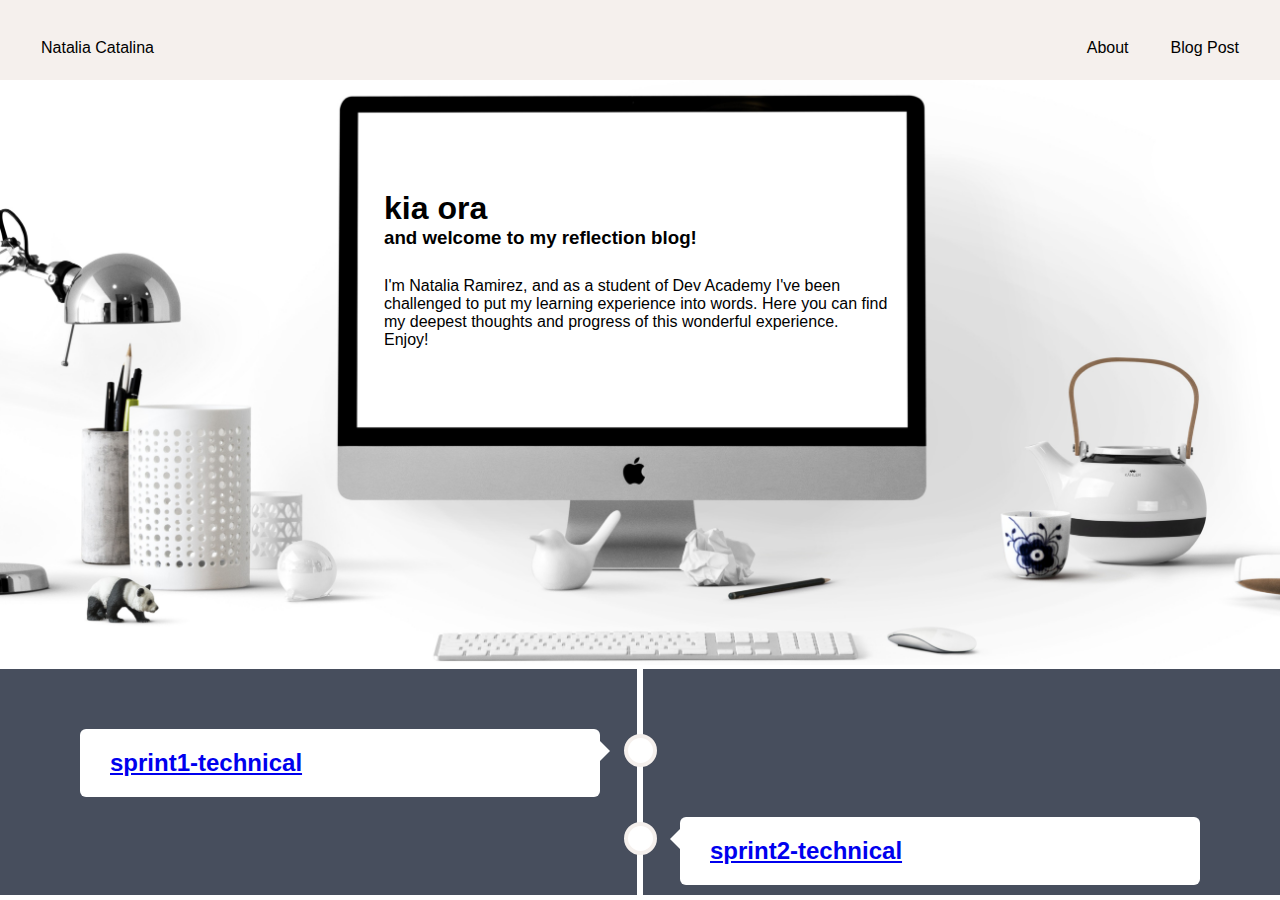
==== index.html @ be240dd6 "add sprint-2 technical blog" ====
<!DOCTYPE html>
<html lang="en">

<head>
  <meta charset="UTF-8">
  <meta http-equiv="X-UA-Compatible" content="IE=edge">
  <meta name="viewport" content="width=device-width, initial-scale=1.0">

  <!-- My CSS -->
  <link rel="stylesheet" href="style/main.css">
  <title>NataliaCatalina Blog</title>
</head>

<body>
  <!-- Navegation -->
  <nav>
    <ul>
      <li><a href="#blog">Blog Post</a></li>
      <li><a href="#about">About</a></li>
      <li id="logo"><a href="index.html">Natalia Catalina</a></li>

    </ul>
  </nav>

  <!-- About  -->
  <section id="about">
    <img class="intro-screenshot" src="images/screen.jpg" alt="">
    <div class="about-text">
      <h1>kia ora</h1>
      <h3>and welcome to my reflection blog!</h3>
      <br>
      <p>I'm Natalia Ramirez, and as a student of Dev Academy I've been challenged to put my learning experience into words. Here you can find my deepest thoughts and progress of this wonderful experience. <br> Enjoy!</p>
    </div>
  </section>

  <!-- Blog  -->
  <section id="blog">

    <div class="timeline">

      <div class="container left">
        <div class="content">
          <a href="blog/sprint1-technical.html">
            <h2>sprint1-technical</h2>
          </a>
        </div>
      </div>
      <div class="container right">
        <div class="content">
          <a href="blog/sprint2_technical.html">
            <h2>sprint2-technical</h2>
          </a>
      </div>

    </div>
  </section>

</body>

</html>
---- style/main.css ----
* {
    margin: 0;
    padding: 0;
    box-sizing: border-box;
}

body {
    font-family: Helvetica, sans-serif;
}

/**************
*      Nav    *
**************/

nav {
    width: 100%;
    height: 80px;
    /* position: fixed; */
}

ul {
    /* position: fixed; */
    list-style-type: none;
    margin: 0;
    padding: 20px;
    overflow: hidden;
    background-color: #F5F0ED;
}

li {
    float: right;
    padding: 5px;
}

#logo {
    float: left;
}

li a {
    display: block;
    color: black;
    text-align: center;
    padding: 14px 16px;
    text-decoration: none;
}

/* li a:hover:not(.active) {
    background-color: #111;
  } */

/**************
*    About    *
**************/

.intro-screenshot {
    width: 100%;

}

#about {
    /* position: relative; */
    /* top: 80px; */
}
.about-text {
    position: absolute;
    width: 40%;
    top: 30%;
    left: 50%;
    transform: translate(-50%, -50%);
}

/**************
*    Blog    *
**************/
#blog {
    background-color: #474e5d;
    /* background-color: #F5F0ED; */
}


/* The actual timeline (the vertical ruler) */
.timeline {
    padding-top: 50px;
    position: relative;
    max-width: 1200px;
    margin: 0 auto;
    overflow: auto;
}

/* The actual timeline (the vertical ruler) */
.timeline::after {
    content: '';
    position: absolute;
    width: 6px;
    background-color: white;
    top: 0;
    bottom: 0;
    left: 50%;
    margin-left: -3px;
}

/* Container around content */
.container {
    padding: 10px 40px;
    position: relative;
    background-color: inherit;
    width: 50%;
}

/* The circles on the timeline */
.container::after {
    content: '';
    position: absolute;
    width: 25px;
    height: 25px;
    right: -17px;
    background-color: white;
    border: 4px solid #F5F0ED;
    top: 15px;
    border-radius: 50%;
    z-index: 1;
}

/* Place the container to the left */
.left {
    left: 0;
}

/* Place the container to the right */
.right {
    left: 50%;
}

/* Add arrows to the left container (pointing right) */
.left::before {
    content: " ";
    height: 0;
    position: absolute;
    top: 22px;
    width: 0;
    z-index: 1;
    right: 30px;
    border: medium solid white;
    border-width: 10px 0 10px 10px;
    border-color: transparent transparent transparent white;
}

/* Add arrows to the right container (pointing left) */
.right::before {
    content: " ";
    height: 0;
    position: absolute;
    top: 22px;
    width: 0;
    z-index: 1;
    left: 30px;
    border: medium solid white;
    border-width: 10px 10px 10px 0;
    border-color: transparent white transparent transparent;
}

/* Fix the circle for containers on the right side */
.right::after {
    left: -16px;
}

/* The actual content */
.content {
    padding: 20px 30px;
    background-color: white;
    position: relative;
    border-radius: 6px;
}


/**************
* Sprint-blog *
**************/
.sprint-blog {
    background-color: #F4F4F4;
    width: 100%;
    height: 1160px;
    border: 1px solid #F4F4F4;
}

.spring-container {
    width: 60%;
    height: auto;
    margin-left: auto;
    margin-right: auto;
    margin-top: 10%;
    border-radius: 5px;
    background-color: white;
    border: 1px solid grey;
}
.text-blog{

    padding: 8%;
}
.title-blog {
    padding-bottom: 3%;
    font-weight: bold;
}

p{
    padding-top: 2%;
}

.sprint2-image{
  margin: 5%;
}


/**************
*    tablet   *
**************/
@media screen and (min-width: 601px) and (max-width: 799px) {

    .intro-screenshot {
        display: none;
    }
    .intro-screenshot2 {
        width: 100%;
        height: auto;
    }

    .about-text {
        width: 50%;
        height: 30%;
        top: 30%;
        text-align: center;
        border: 1px solid yellow;
        
    }


}

/**************
*    Mobile   *
**************/
@media screen and (max-width:600px) {
    .intro-screenshot {
        display: none;
    }

    .about-text {
        width: 50%;
        border: 1px solid yellow;
        top: 30%;
        text-align: center;
    }

    /* Place the timelime to the left */
    .timeline::after {
        left: 31px;
    }

    /* Full-width containers */
    .container {
        width: 100%;
        padding-left: 70px;
        padding-right: 25px;
    }

    /* Make sure that all arrows are pointing leftwards */
    .container::before {
        left: 60px;
        border: medium solid white;
        border-width: 10px 10px 10px 0;
        border-color: transparent white transparent transparent;
    }

    /* Make sure all circles are at the same spot */
    .left::after,
    .right::after {
        left: 15px;
    }

    /* Make all right containers behave like the left ones */
    .right {
        left: 0%;
    }

}
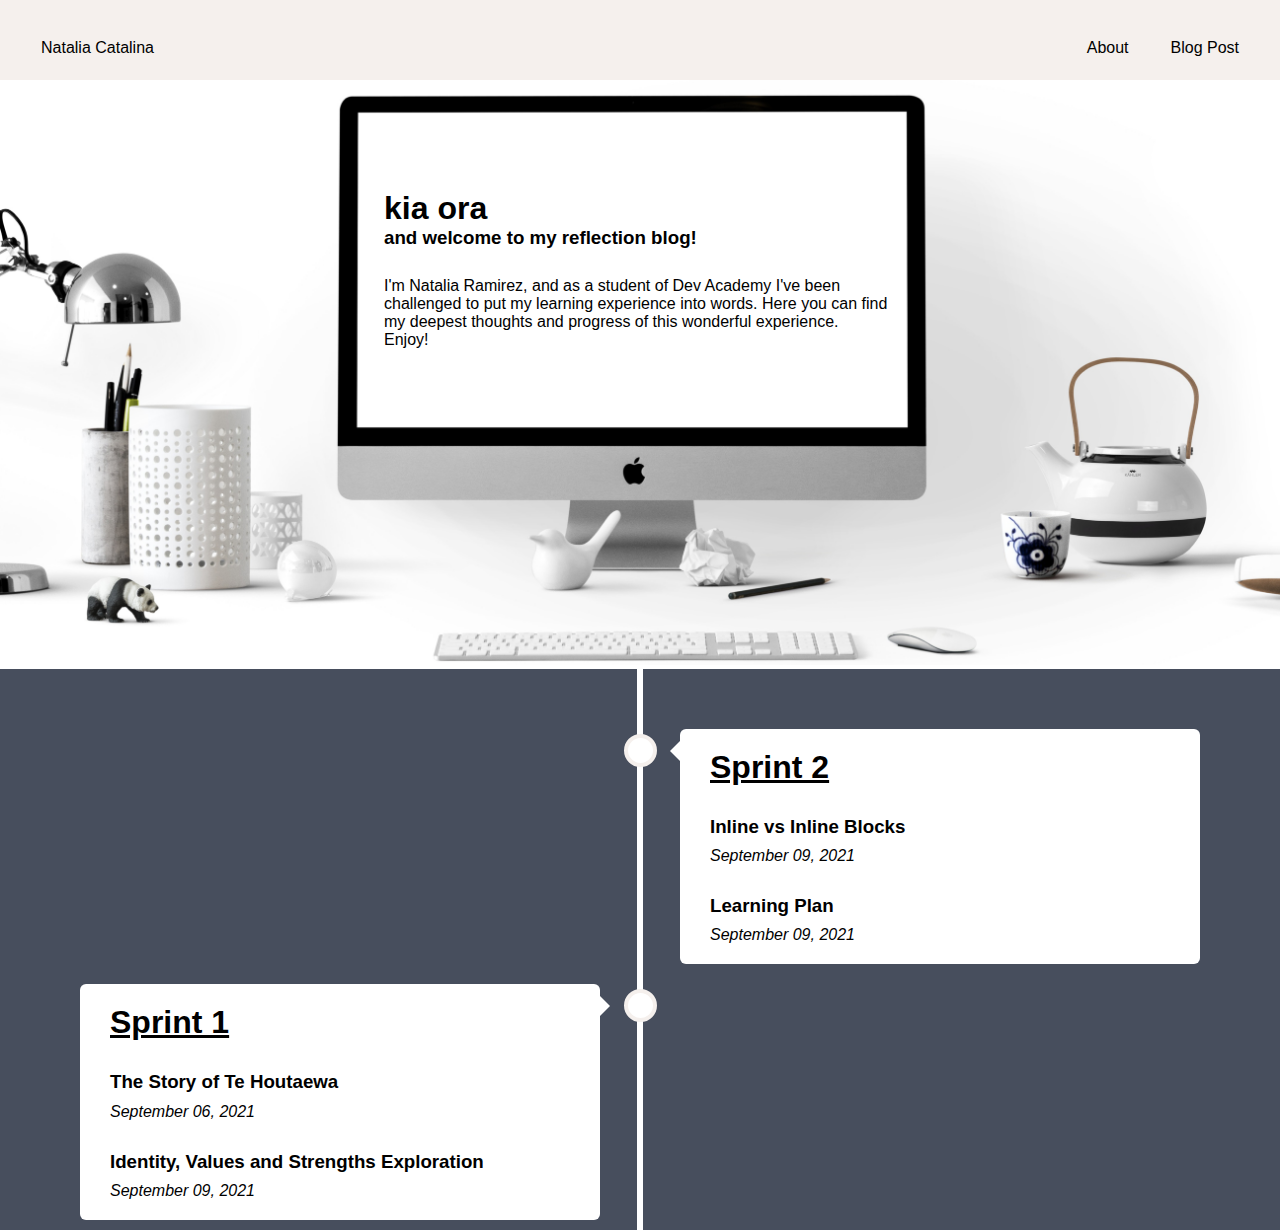
==== commit 094b3315: "finish core section" ====
--- a/index.html
+++ b/index.html
@@ -29,7 +29,8 @@
       <h1>kia ora</h1>
       <h3>and welcome to my reflection blog!</h3>
       <br>
-      <p>I'm Natalia Ramirez, and as a student of Dev Academy I've been challenged to put my learning experience into words. Here you can find my deepest thoughts and progress of this wonderful experience. <br> Enjoy!</p>
+      <p>I'm Natalia Ramirez, and as a student of Dev Academy I've been challenged to put my learning experience into
+        words. Here you can find my deepest thoughts and progress of this wonderful experience. <br> Enjoy!</p>
     </div>
   </section>
 
@@ -37,22 +38,43 @@
   <section id="blog">
 
     <div class="timeline">
+      <div class="container right">
+        <div class="content">
+          <h1 class="title-blog">Sprint 2</h1>
+          <div class="sprint-post">
+            <a href="blog/sprint2_technical.html">
+              <h3>Inline vs Inline Blocks</h3>
+              <p><i>September 09, 2021</i></p>
+            </a>
+          </div>
+          <div class="sprint-post">
+            <a href="blog/sprint2-cultural.html">
+              <h3>Learning Plan</h3>
+              <p><i>September 09, 2021</i></p>
+            </a>
+          </div>
+        </div>
+      </div>
 
       <div class="container left">
         <div class="content">
-          <a href="blog/sprint1-technical.html">
-            <h2>sprint1-technical</h2>
-          </a>
+          <h1 class="title-blog">Sprint 1</h1>
+          <div class="sprint-post">
+            <a class="sprint-post" href="blog/sprint1-technical.html">
+              <h3>The Story of Te Houtaewa</h3>
+              <p><i>September 06, 2021</i></p>
+            </a>
+          </div>
+          <!-- <hr> -->
+          <div class="sprint-post">
+            <a href="blog/sprint1-cultural.html">
+              <h3>Identity, Values and Strengths Exploration</h3>
+              <p><i>September 09, 2021</i></p>
+            </a>
+          </div>
         </div>
       </div>
-      <div class="container right">
-        <div class="content">
-          <a href="blog/sprint2_technical.html">
-            <h2>sprint2-technical</h2>
-          </a>
-      </div>
-
-    </div>
+   
   </section>
 
 </body>
--- a/style/main.css
+++ b/style/main.css
@@ -74,8 +74,14 @@
 **************/
 #blog {
     background-color: #474e5d;
-    /* background-color: #F5F0ED; */
-}
+    /* background-color: #222222; */
+}
+
+.sprint-post{
+    margin-top: 30px;
+    /* border: 1px solid green; */
+}
+
 
 
 /* The actual timeline (the vertical ruler) */
@@ -176,10 +182,15 @@
 /**************
 * Sprint-blog *
 **************/
+a {
+    text-decoration: none;
+     color: black;
+}
+
 .sprint-blog {
     background-color: #F4F4F4;
     width: 100%;
-    height: 1160px;
+    height: auto;
     border: 1px solid #F4F4F4;
 }
 
@@ -198,8 +209,8 @@
     padding: 8%;
 }
 .title-blog {
-    padding-bottom: 3%;
     font-weight: bold;
+    text-decoration: underline;
 }
 
 p{
@@ -208,6 +219,10 @@
 
 .sprint2-image{
   margin: 5%;
+}
+
+.question-blog {
+    padding: 2% 0;
 }
 
 
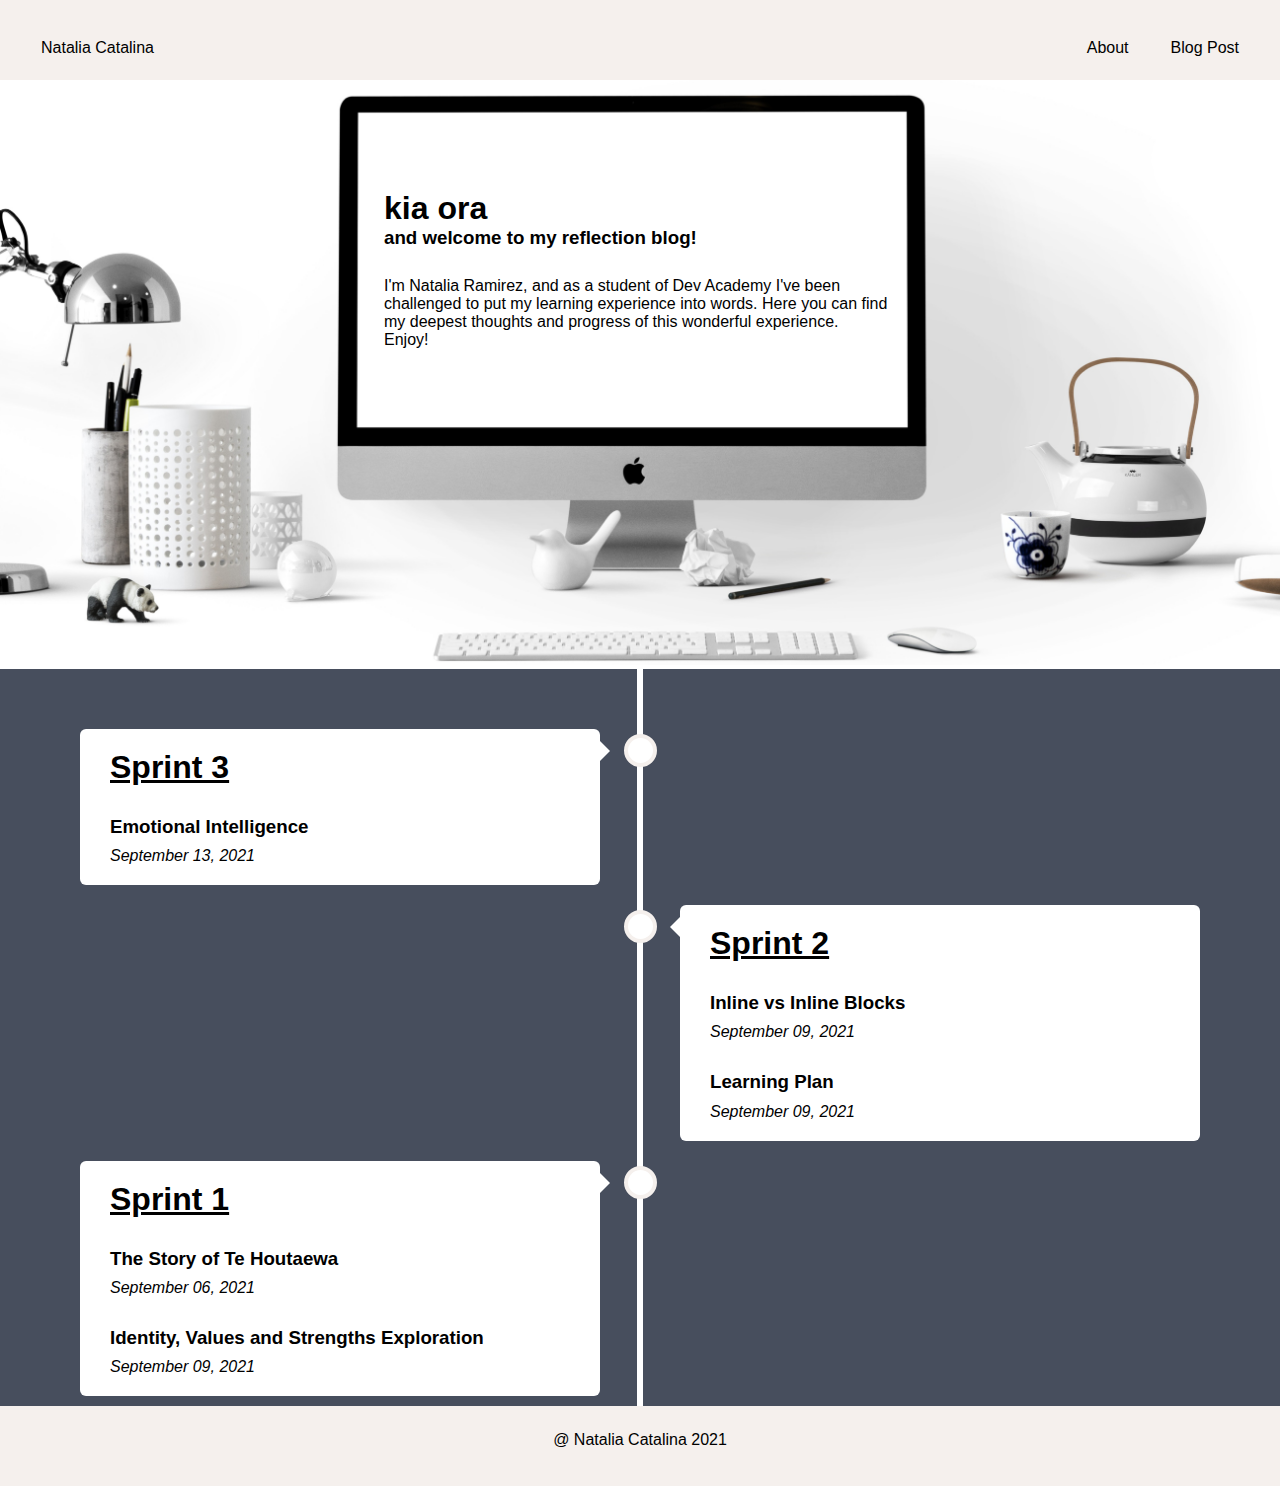
==== commit c84663d9: "add emotional intelligence" ====
--- a/index.html
+++ b/index.html
@@ -36,8 +36,29 @@
 
   <!-- Blog  -->
   <section id="blog">
+    <div class="timeline">
 
-    <div class="timeline">
+      <!-- Sprint 3 -->
+      <div class="container left">
+        <div class="content">
+          <h1 class="title-blog">Sprint 3</h1>
+          <div class="sprint-post">
+            <a class="sprint-post" href="blog/sprint3-cultural.html">
+              <h3>Emotional Intelligence</h3>
+              <p><i>September 13, 2021</i></p>
+            </a>
+          </div>
+          <!-- <hr> -->
+          <!-- <div class="sprint-post">
+            <a href="blog/sprint1-cultural.html">
+              <h3>Identity, Values and Strengths Exploration</h3>
+              <p><i>September 09, 2021</i></p>
+            </a>
+          </div> -->
+        </div>
+      </div>
+    
+      <!-- Sprint 2 -->
       <div class="container right">
         <div class="content">
           <h1 class="title-blog">Sprint 2</h1>
@@ -56,6 +77,7 @@
         </div>
       </div>
 
+      <!-- Sprint 1 -->
       <div class="container left">
         <div class="content">
           <h1 class="title-blog">Sprint 1</h1>
@@ -77,6 +99,10 @@
    
   </section>
 
+  <footer>
+    <p class="text-footer">@ Natalia Catalina 2021 </p>
+  </footer>
+
 </body>
 
 </html>--- a/style/main.css
+++ b/style/main.css
@@ -16,10 +16,10 @@
     width: 100%;
     height: 80px;
     /* position: fixed; */
+ 
 }
 
 ul {
-    /* position: fixed; */
     list-style-type: none;
     margin: 0;
     padding: 20px;
@@ -45,7 +45,7 @@
 }
 
 /* li a:hover:not(.active) {
-    background-color: #111;
+    background-color: white;
   } */
 
 /**************
@@ -54,19 +54,16 @@
 
 .intro-screenshot {
     width: 100%;
-
-}
-
-#about {
-    /* position: relative; */
-    /* top: 80px; */
-}
+    height: auto;
+}
+
 .about-text {
     position: absolute;
     width: 40%;
     top: 30%;
     left: 50%;
     transform: translate(-50%, -50%);
+    
 }
 
 /**************
@@ -74,15 +71,11 @@
 **************/
 #blog {
     background-color: #474e5d;
-    /* background-color: #222222; */
-}
-
-.sprint-post{
+}
+
+.sprint-post {
     margin-top: 30px;
-    /* border: 1px solid green; */
-}
-
-
+}
 
 /* The actual timeline (the vertical ruler) */
 .timeline {
@@ -184,7 +177,7 @@
 **************/
 a {
     text-decoration: none;
-     color: black;
+    color: black;
 }
 
 .sprint-blog {
@@ -199,26 +192,29 @@
     height: auto;
     margin-left: auto;
     margin-right: auto;
-    margin-top: 10%;
+    margin-top: 5%;
+    margin-bottom: 10%;
     border-radius: 5px;
     background-color: white;
     border: 1px solid grey;
 }
-.text-blog{
+
+.text-blog {
 
     padding: 8%;
 }
+
 .title-blog {
     font-weight: bold;
     text-decoration: underline;
 }
 
-p{
+p {
     padding-top: 2%;
 }
 
-.sprint2-image{
-  margin: 5%;
+.sprint2-image {
+    margin: 5%;
 }
 
 .question-blog {
@@ -227,44 +223,68 @@
 
 
 /**************
+*    Footer   *
+**************/
+footer {
+    background-color: #F5F0ED;
+    width: 100%;
+    height: 80px;
+    text-align: center;
+    padding-bottom: 5px;;
+}
+
+.text-footer {
+    /* border: 1px solid red; */
+    margin-left: auto;
+    margin-right: auto;
+}
+
+
+
+/**************
 *    tablet   *
 **************/
 @media screen and (min-width: 601px) and (max-width: 799px) {
 
     .intro-screenshot {
-        display: none;
-    }
-    .intro-screenshot2 {
-        width: 100%;
-        height: auto;
-    }
+        opacity: 0.1;
+        content: "";
+        clear: both;
+        display: table;
+    }
+
 
     .about-text {
         width: 50%;
         height: 30%;
         top: 30%;
         text-align: center;
-        border: 1px solid yellow;
         
     }
 
-
 }
 
 /**************
 *    Mobile   *
 **************/
 @media screen and (max-width:600px) {
+
     .intro-screenshot {
-        display: none;
+        opacity: 0.1;
+        content: "";
+        clear: both;
+        display: table;
     }
 
     .about-text {
-        width: 50%;
-        border: 1px solid yellow;
-        top: 30%;
+        width: 90%;
+        height: auto;
+
+        top: 24%;
         text-align: center;
-    }
+
+    }
+
 
     /* Place the timelime to the left */
     .timeline::after {
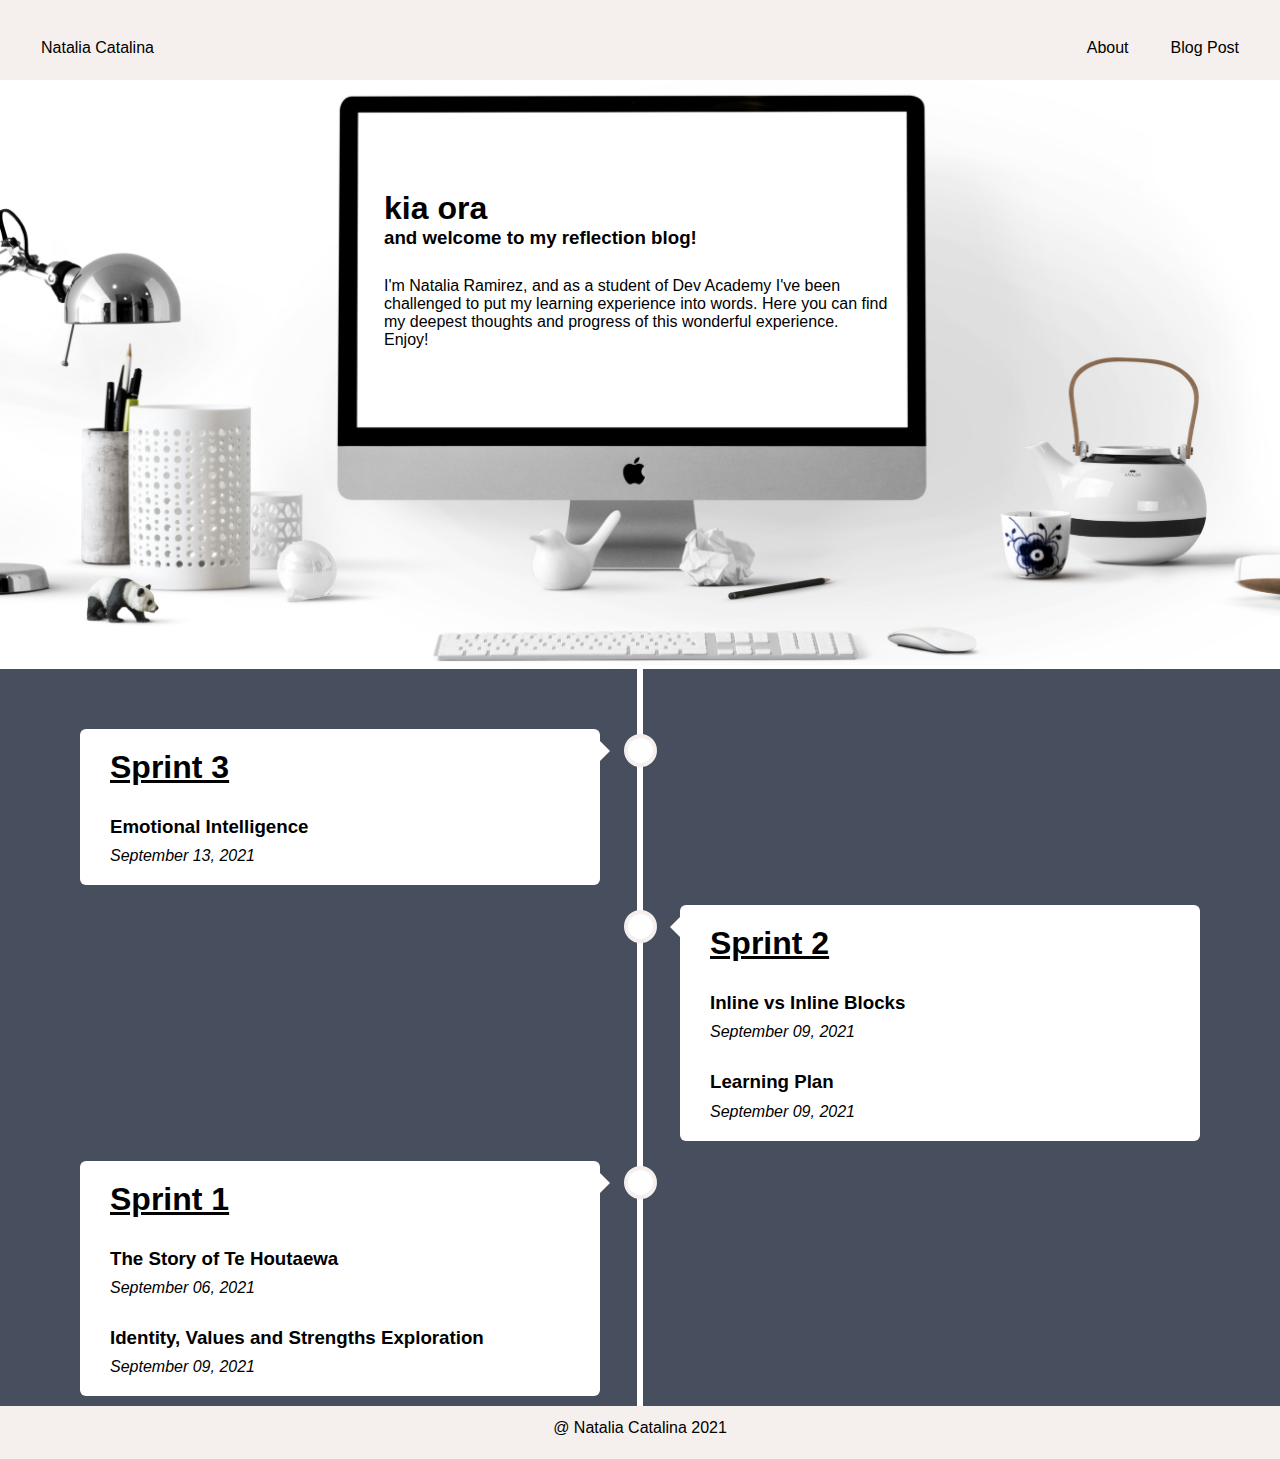
==== commit 8c99c753: "fix footer" ====
--- a/index.html
+++ b/index.html
@@ -5,7 +5,9 @@
   <meta charset="UTF-8">
   <meta http-equiv="X-UA-Compatible" content="IE=edge">
   <meta name="viewport" content="width=device-width, initial-scale=1.0">
-
+  <!-- fontawesome  -->
+  <link rel="stylesheet" href="https://pro.fontawesome.com/releases/v5.10.0/css/all.css"
+    integrity="sha384-AYmEC3Yw5cVb3ZcuHtOA93w35dYTsvhLPVnYs9eStHfGJvOvKxVfELGroGkvsg+p" crossorigin="anonymous" />
   <!-- My CSS -->
   <link rel="stylesheet" href="style/main.css">
   <title>NataliaCatalina Blog</title>
@@ -57,7 +59,7 @@
           </div> -->
         </div>
       </div>
-    
+
       <!-- Sprint 2 -->
       <div class="container right">
         <div class="content">
@@ -96,11 +98,19 @@
           </div>
         </div>
       </div>
-   
+
   </section>
 
+
+  <!-- Footer  -->
   <footer>
     <p class="text-footer">@ Natalia Catalina 2021 </p>
+    <div class="footer-icons">
+      <a href="https://github.com/NataliaCatalina"><i class="fab fa-github m-3"></i></a>
+      <a href="mailto:ntl.ramirez@gmail.com"><i class="far fa-paper-plane m-3"></i></a>
+      <a href="https://www.linkedin.com/in/nataliacatalina/" target="_blank"><i class="fab fa-linkedin m-3"></i></a>
+      <a href="https://www.nataliacatalina.com/" target="_blank"><i class="fab fa-grav"></i></a>
+    </div>
   </footer>
 
 </body>
--- a/style/main.css
+++ b/style/main.css
@@ -15,8 +15,6 @@
 nav {
     width: 100%;
     height: 80px;
-    /* position: fixed; */
- 
 }
 
 ul {
@@ -44,9 +42,11 @@
     text-decoration: none;
 }
 
-/* li a:hover:not(.active) {
-    background-color: white;
-  } */
+li a:hover:not(.active) {
+    background-color: white;
+    height: 80px;
+    border-radius: 5px;
+  }
 
 /**************
 *    About    *
@@ -63,7 +63,7 @@
     top: 30%;
     left: 50%;
     transform: translate(-50%, -50%);
-    
+
 }
 
 /**************
@@ -120,17 +120,14 @@
     z-index: 1;
 }
 
-/* Place the container to the left */
 .left {
     left: 0;
 }
 
-/* Place the container to the right */
 .right {
     left: 50%;
 }
 
-/* Add arrows to the left container (pointing right) */
 .left::before {
     content: " ";
     height: 0;
@@ -144,7 +141,6 @@
     border-color: transparent transparent transparent white;
 }
 
-/* Add arrows to the right container (pointing left) */
 .right::before {
     content: " ";
     height: 0;
@@ -163,14 +159,12 @@
     left: -16px;
 }
 
-/* The actual content */
 .content {
     padding: 20px 30px;
     background-color: white;
     position: relative;
     border-radius: 6px;
 }
-
 
 /**************
 * Sprint-blog *
@@ -228,17 +222,19 @@
 footer {
     background-color: #F5F0ED;
     width: 100%;
-    height: 80px;
+    height: auto;
     text-align: center;
-    padding-bottom: 5px;;
+    padding-bottom: 5px;
 }
 
 .text-footer {
-    /* border: 1px solid red; */
-    margin-left: auto;
-    margin-right: auto;
-}
-
+    padding: 1%;
+}
+
+.footer-icons {
+    font-size: 2rem;
+    margin-bottom: 5px;
+}
 
 
 /**************
@@ -253,13 +249,12 @@
         display: table;
     }
 
-
     .about-text {
         width: 50%;
         height: 30%;
         top: 30%;
         text-align: center;
-        
+
     }
 
 }
@@ -279,26 +274,20 @@
     .about-text {
         width: 90%;
         height: auto;
-
         top: 24%;
         text-align: center;
-
-    }
-
-
-    /* Place the timelime to the left */
+    }
+
     .timeline::after {
         left: 31px;
     }
 
-    /* Full-width containers */
     .container {
         width: 100%;
         padding-left: 70px;
         padding-right: 25px;
     }
 
-    /* Make sure that all arrows are pointing leftwards */
     .container::before {
         left: 60px;
         border: medium solid white;
@@ -306,13 +295,11 @@
         border-color: transparent white transparent transparent;
     }
 
-    /* Make sure all circles are at the same spot */
     .left::after,
     .right::after {
         left: 15px;
     }
 
-    /* Make all right containers behave like the left ones */
     .right {
         left: 0%;
     }
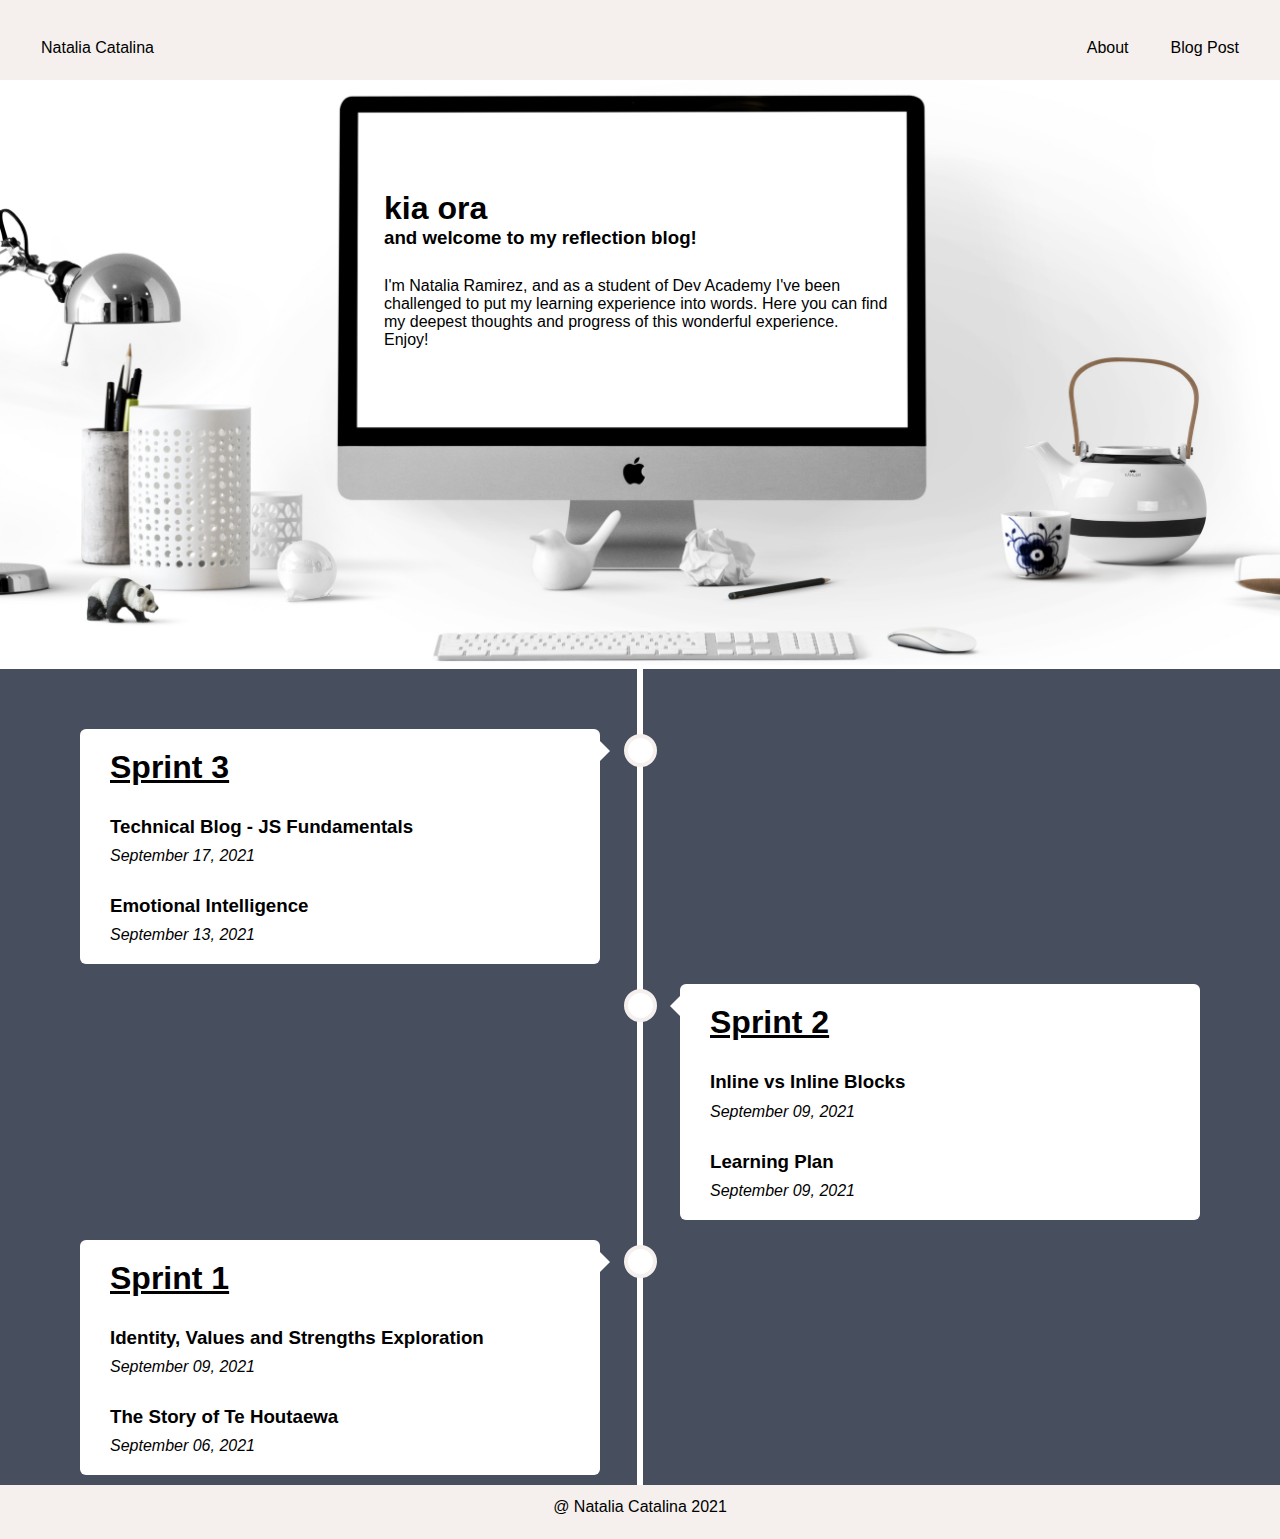
==== commit 2d2fc5da: "add JS Fundamentals" ====
--- a/index.html
+++ b/index.html
@@ -45,18 +45,17 @@
         <div class="content">
           <h1 class="title-blog">Sprint 3</h1>
           <div class="sprint-post">
+            <a href="blog/javascript-dom.html">
+              <h3>Technical Blog - JS Fundamentals</h3>
+              <p><i>September 17, 2021</i></p>
+            </a>
+          </div>
+          <div class="sprint-post">
             <a class="sprint-post" href="blog/sprint3-cultural.html">
               <h3>Emotional Intelligence</h3>
               <p><i>September 13, 2021</i></p>
             </a>
           </div>
-          <!-- <hr> -->
-          <!-- <div class="sprint-post">
-            <a href="blog/sprint1-cultural.html">
-              <h3>Identity, Values and Strengths Exploration</h3>
-              <p><i>September 09, 2021</i></p>
-            </a>
-          </div> -->
         </div>
       </div>
 
@@ -84,16 +83,15 @@
         <div class="content">
           <h1 class="title-blog">Sprint 1</h1>
           <div class="sprint-post">
+            <a href="blog/sprint1-cultural.html">
+              <h3>Identity, Values and Strengths Exploration</h3>
+              <p><i>September 09, 2021</i></p>
+            </a>
+          </div>
+          <div class="sprint-post">
             <a class="sprint-post" href="blog/sprint1-technical.html">
               <h3>The Story of Te Houtaewa</h3>
               <p><i>September 06, 2021</i></p>
-            </a>
-          </div>
-          <!-- <hr> -->
-          <div class="sprint-post">
-            <a href="blog/sprint1-cultural.html">
-              <h3>Identity, Values and Strengths Exploration</h3>
-              <p><i>September 09, 2021</i></p>
             </a>
           </div>
         </div>
--- a/style/main.css
+++ b/style/main.css
@@ -207,8 +207,10 @@
     padding-top: 2%;
 }
 
-.sprint2-image {
+.sprint-image {
     margin: 5%;
+    width: 100%;
+    height: auto;
 }
 
 .question-blog {
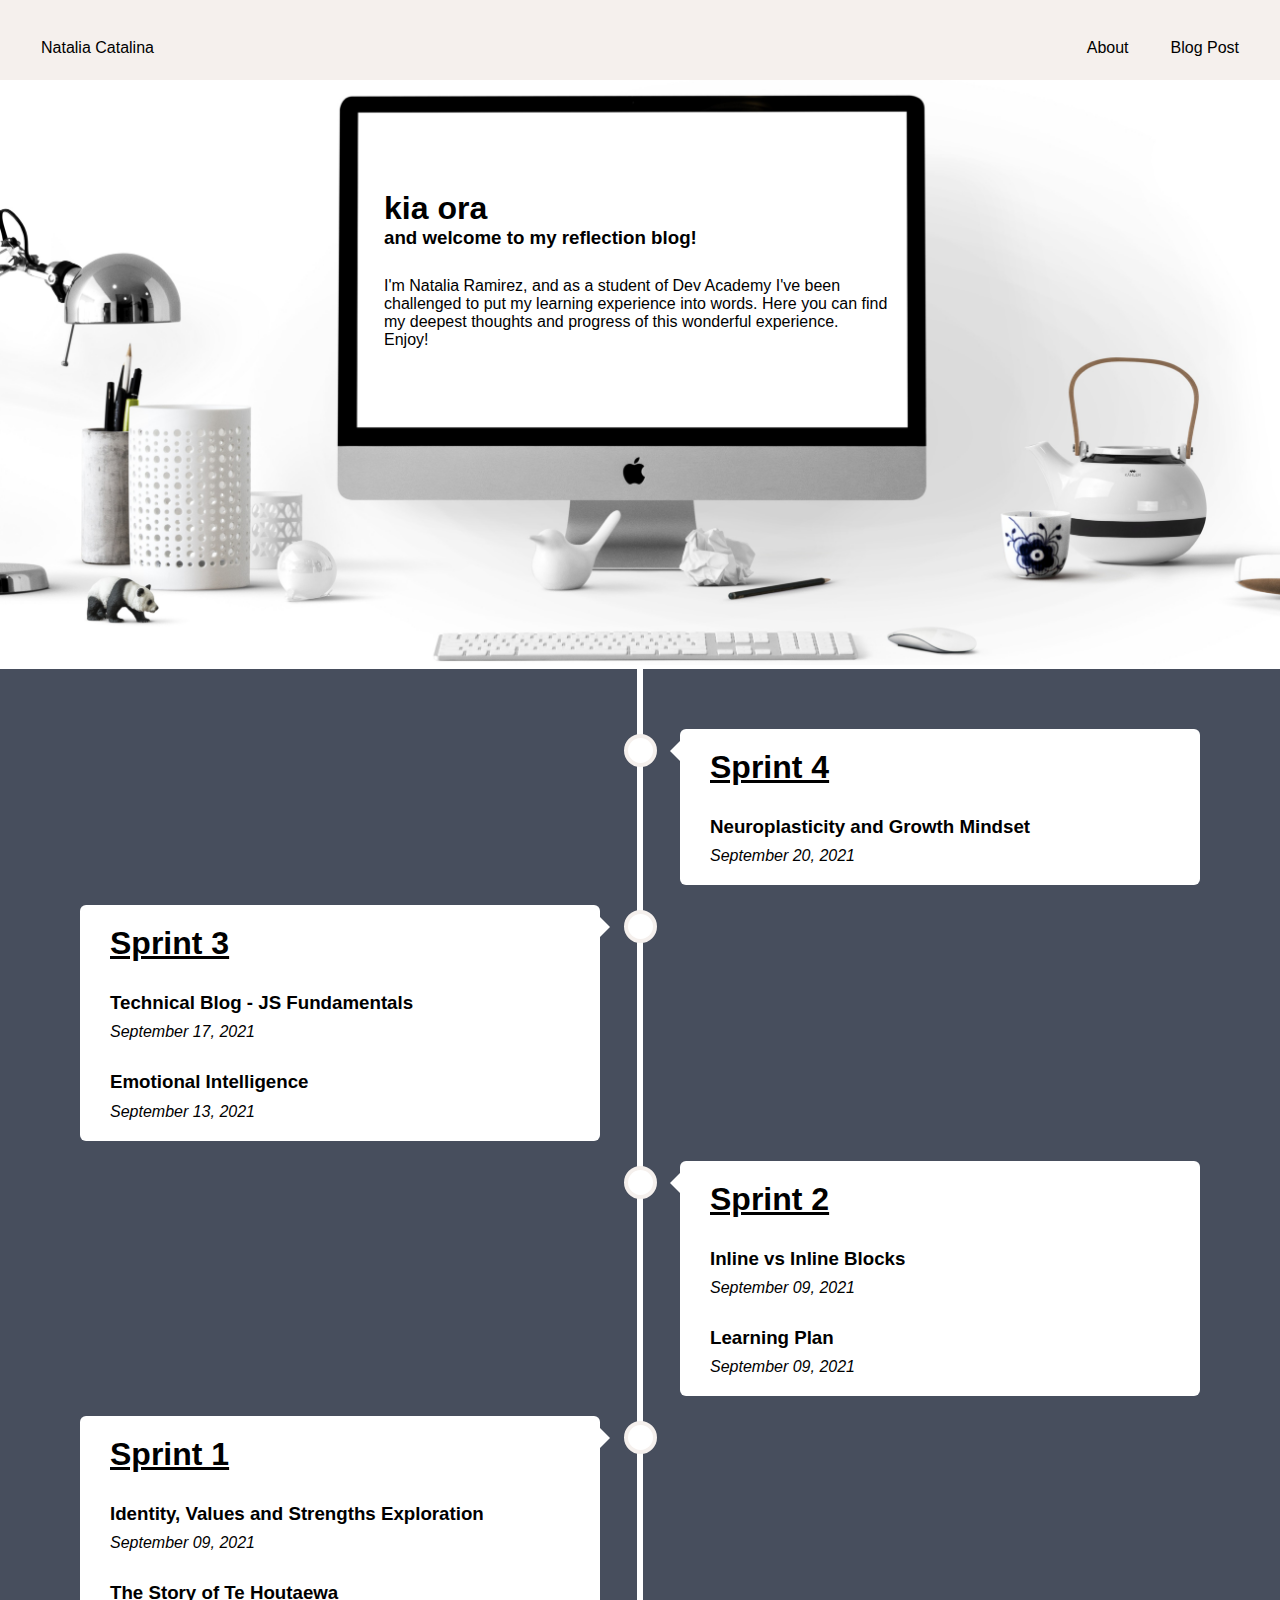
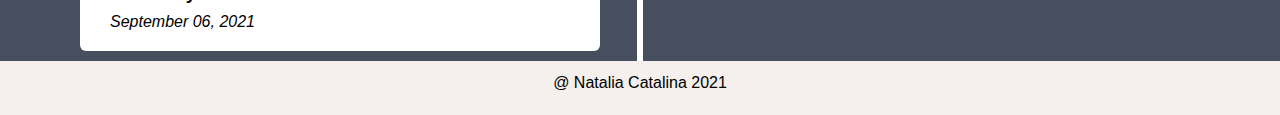
==== commit 3042129a: "Add Neuroplasticity and Growth Mindset answers" ====
--- a/index.html
+++ b/index.html
@@ -39,6 +39,24 @@
   <!-- Blog  -->
   <section id="blog">
     <div class="timeline">
+      <!-- Sprint 4 -->
+      <div class="container right">
+        <div class="content">
+          <h1 class="title-blog">Sprint 4</h1>
+          <!-- <div class="sprint-post">
+            <a href="blog/">
+              <h3></h3>
+              <p><i></i></p>
+            </a>
+          </div> -->
+          <div class="sprint-post">
+            <a href="blog/neuroplasticity.html">
+              <h3>Neuroplasticity and Growth Mindset</h3>
+              <p><i>September 20, 2021</i></p>
+            </a>
+          </div>
+        </div>
+      </div>
 
       <!-- Sprint 3 -->
       <div class="container left">
--- a/style/main.css
+++ b/style/main.css
@@ -42,11 +42,11 @@
     text-decoration: none;
 }
 
-li a:hover:not(.active) {
+/* li a:hover:not(.active) {
     background-color: white;
     height: 80px;
     border-radius: 5px;
-  }
+  } */
 
 /**************
 *    About    *
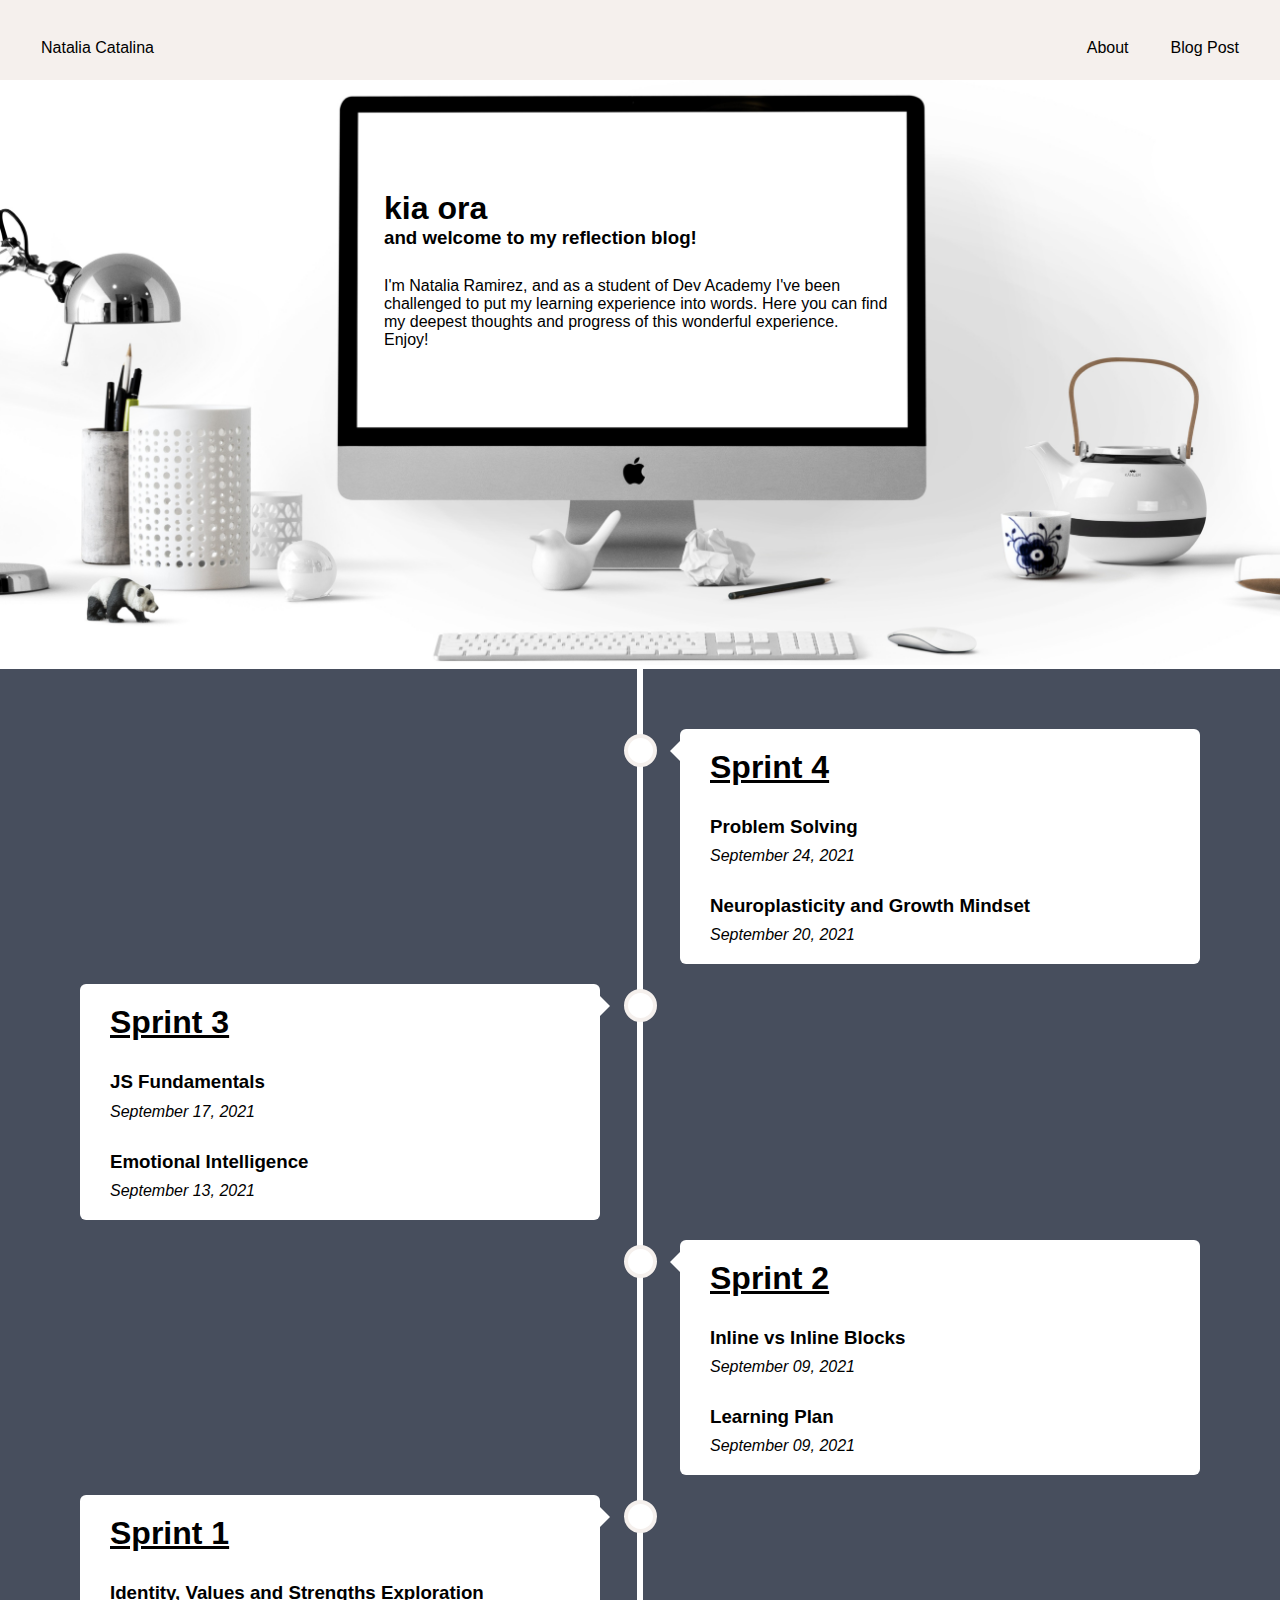
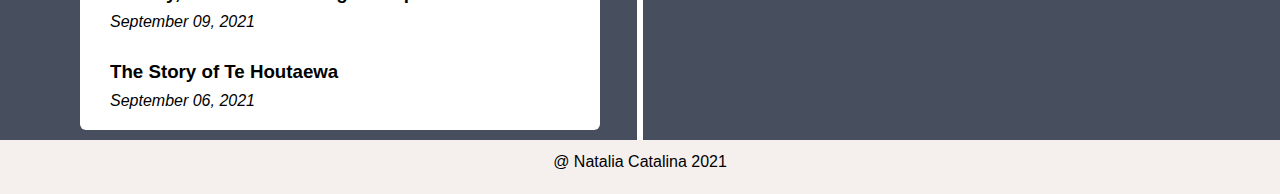
==== commit 5ddc9087: "add Problem Solving" ====
--- a/index.html
+++ b/index.html
@@ -43,12 +43,12 @@
       <div class="container right">
         <div class="content">
           <h1 class="title-blog">Sprint 4</h1>
-          <!-- <div class="sprint-post">
-            <a href="blog/">
-              <h3></h3>
-              <p><i></i></p>
+          <div class="sprint-post">
+            <a href="blog/problem-solving.html">
+              <h3>Problem Solving</h3>
+              <p><i>September 24, 2021</i></p>
             </a>
-          </div> -->
+          </div>
           <div class="sprint-post">
             <a href="blog/neuroplasticity.html">
               <h3>Neuroplasticity and Growth Mindset</h3>
@@ -64,7 +64,7 @@
           <h1 class="title-blog">Sprint 3</h1>
           <div class="sprint-post">
             <a href="blog/javascript-dom.html">
-              <h3>Technical Blog - JS Fundamentals</h3>
+              <h3>JS Fundamentals</h3>
               <p><i>September 17, 2021</i></p>
             </a>
           </div>
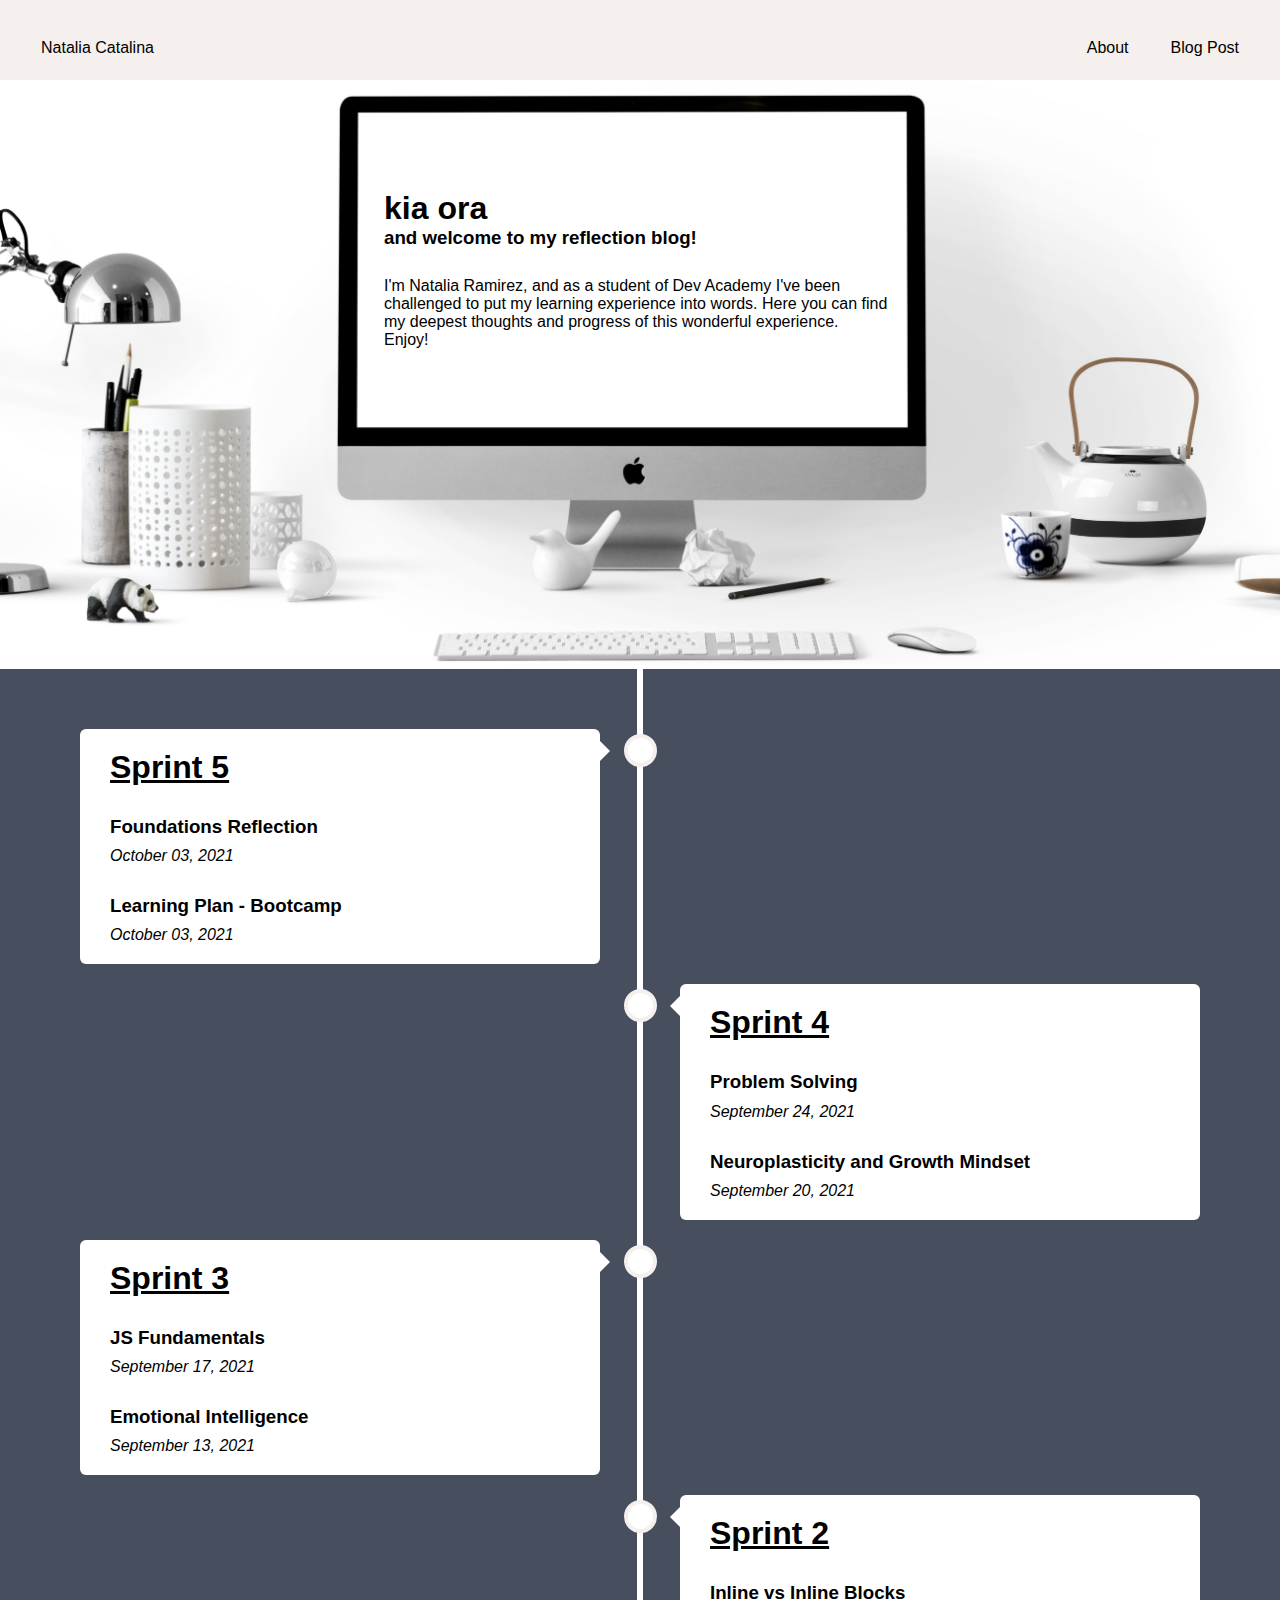
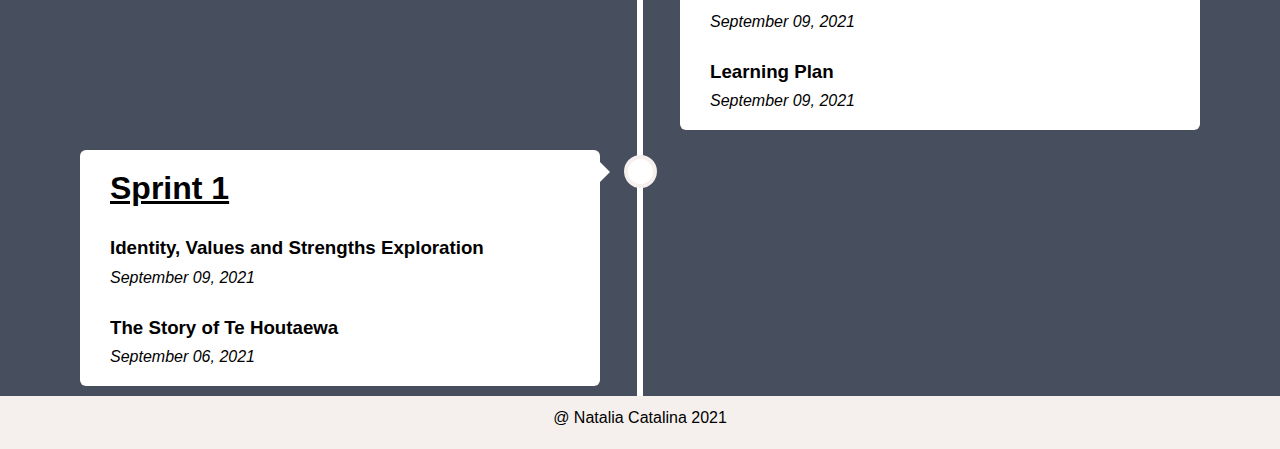
==== commit e1f4c9e2: "add sprint 4" ====
--- a/index.html
+++ b/index.html
@@ -31,14 +31,39 @@
       <h1>kia ora</h1>
       <h3>and welcome to my reflection blog!</h3>
       <br>
-      <p>I'm Natalia Ramirez, and as a student of Dev Academy I've been challenged to put my learning experience into
-        words. Here you can find my deepest thoughts and progress of this wonderful experience. <br> Enjoy!</p>
+      <p>
+        I'm Natalia Ramirez, and as a student of Dev Academy I've been challenged to put my learning experience into
+        words. Here you can find my deepest thoughts and progress of this wonderful experience. <br> Enjoy!
+      </p>
     </div>
   </section>
 
   <!-- Blog  -->
   <section id="blog">
     <div class="timeline">
+      <!-- Sprint 5 -->
+      <div class="container left">
+        <div class="content">
+          <h1 class="title-blog">Sprint 5</h1>
+          <div class="sprint-post">
+            <a href="blog/foundations-reflection.html">
+              <h3>Foundations Reflection</h3>
+              <p>
+                <i>October 03, 2021</i>
+              </p>
+            </a>
+          </div>
+          <div class="sprint-post">
+            <a href="blog/sprint2-cultural.html">
+              <h3>Learning Plan - Bootcamp</h3>
+              <p>
+                <i>October 03, 2021</i>
+              </p>
+            </a>
+          </div>
+        </div>
+      </div>
+
       <!-- Sprint 4 -->
       <div class="container right">
         <div class="content">
@@ -46,13 +71,17 @@
           <div class="sprint-post">
             <a href="blog/problem-solving.html">
               <h3>Problem Solving</h3>
-              <p><i>September 24, 2021</i></p>
+              <p>
+                <i>September 24, 2021</i>
+              </p>
             </a>
           </div>
           <div class="sprint-post">
             <a href="blog/neuroplasticity.html">
               <h3>Neuroplasticity and Growth Mindset</h3>
-              <p><i>September 20, 2021</i></p>
+              <p>
+                <i>September 20, 2021</i>
+              </p>
             </a>
           </div>
         </div>
@@ -65,13 +94,17 @@
           <div class="sprint-post">
             <a href="blog/javascript-dom.html">
               <h3>JS Fundamentals</h3>
-              <p><i>September 17, 2021</i></p>
+              <p>
+                <i>September 17, 2021</i>
+              </p>
             </a>
           </div>
           <div class="sprint-post">
             <a class="sprint-post" href="blog/sprint3-cultural.html">
               <h3>Emotional Intelligence</h3>
-              <p><i>September 13, 2021</i></p>
+              <p>
+                <i>September 13, 2021</i>
+              </p>
             </a>
           </div>
         </div>
@@ -84,13 +117,17 @@
           <div class="sprint-post">
             <a href="blog/sprint2_technical.html">
               <h3>Inline vs Inline Blocks</h3>
-              <p><i>September 09, 2021</i></p>
+              <p>
+                <i>September 09, 2021</i>
+              </p>
             </a>
           </div>
           <div class="sprint-post">
             <a href="blog/sprint2-cultural.html">
               <h3>Learning Plan</h3>
-              <p><i>September 09, 2021</i></p>
+              <p>
+                <i>September 09, 2021</i>
+              </p>
             </a>
           </div>
         </div>
@@ -103,13 +140,17 @@
           <div class="sprint-post">
             <a href="blog/sprint1-cultural.html">
               <h3>Identity, Values and Strengths Exploration</h3>
-              <p><i>September 09, 2021</i></p>
+              <p>
+                <i>September 09, 2021</i>
+              </p>
             </a>
           </div>
           <div class="sprint-post">
             <a class="sprint-post" href="blog/sprint1-technical.html">
               <h3>The Story of Te Houtaewa</h3>
-              <p><i>September 06, 2021</i></p>
+              <p>
+                <i>September 06, 2021</i>
+              </p>
             </a>
           </div>
         </div>
--- a/style/main.css
+++ b/style/main.css
@@ -166,6 +166,10 @@
     border-radius: 6px;
 }
 
+.margin {
+    margin-top: 5%;
+}
+
 /**************
 * Sprint-blog *
 **************/
